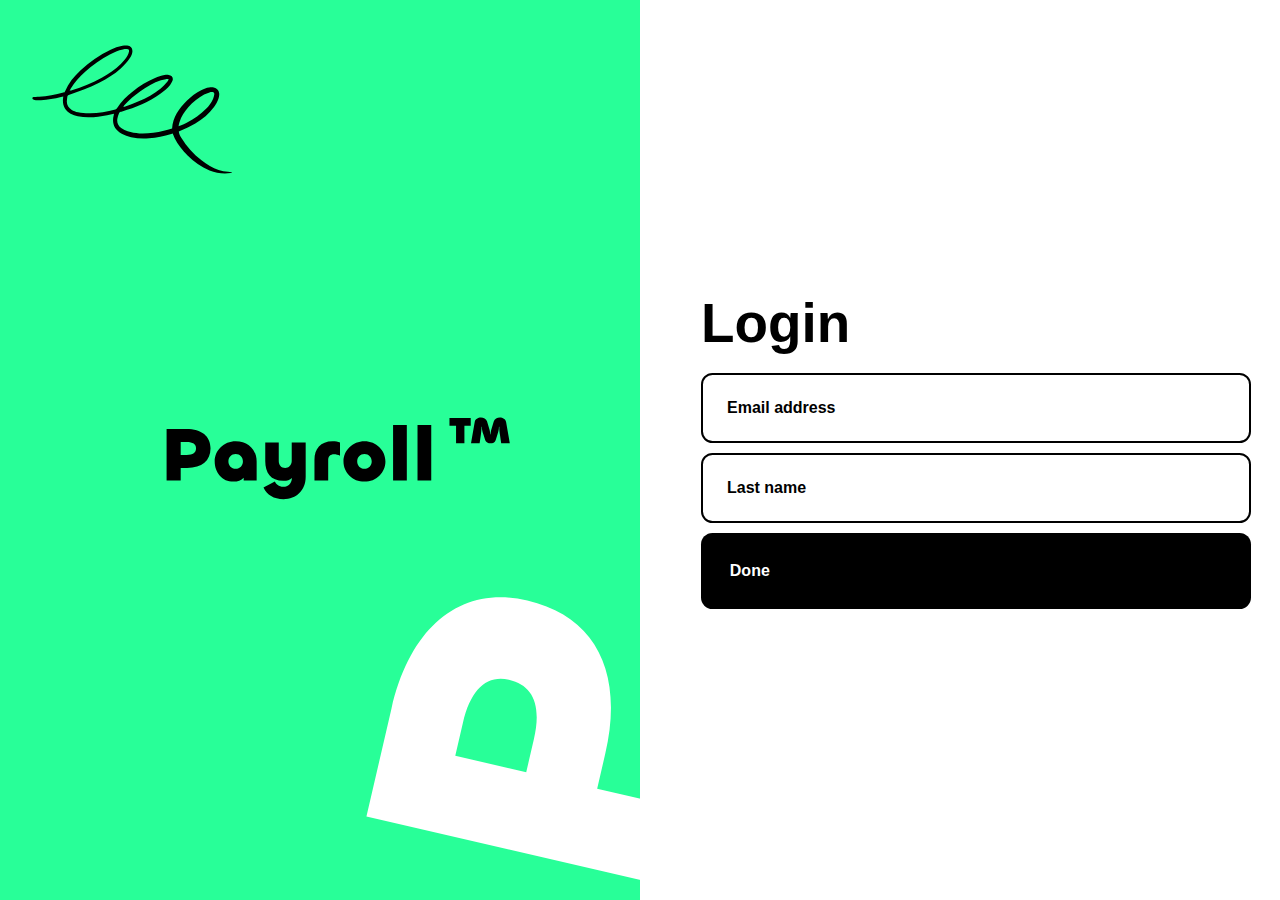
==== access.html @ ced51857 "init" ====
<!DOCTYPE html>
<html lang="en">
<head>
  <meta charset="UTF-8" />
  <meta name="viewport" content="width=device-width, initial-scale=1.0" />
  <link
    href="https://api.fontshare.com/v2/css?f[]=satoshi@700,400&f[]=chillax@600,700,400&f[]=clash-display@400,700,500,600&display=swap"
    rel="stylesheet" />
  <script src="https://code.jquery.com/jquery-3.7.0.js" integrity="sha256-JlqSTELeR4TLqP0OG9dxM7yDPqX1ox/HfgiSLBj8+kM="
    crossorigin="anonymous"></script>
  <link rel="stylesheet" href="assets/css/payroll.css">
  <title>Payroll</title>
  <style>
  </style>
</head>
<div class="wind_1">
  <img class="bs" src="assets/svg/brand_scribbble.svg" alt="">
  <img class="logo" src="assets/svg/payroll_logo.svg" alt="">
  <img class='p' src="assets/svg/p.svg" alt="">
</div>
<div class="wind_2">
  <div class="add">
    <form action="">
      <h1>Login</h1>
      <br>
      <div class="column">
        <input type="text" placeholder="Email address">
        <input type="text" placeholder="Last name">
      </div>
      <div class="btn">Done</div>
    </form>
  </div>
</div>
<body>
</body>
</html>
---- assets/css/payroll.css ----
:root {
    --black: #000000;
    --white: #ffffff;
    --grey: #808080;
    --primary: #28ff98;
    --secondary: #f1a2fe;
    --secondary-light: #f5c8fd;
}

* {
    margin: 0;
    padding: 0;
    box-sizing: border-box;
}

body {
    width: 100%;
    max-width: 100vw;
    overflow-x: hidden;
    height: 100vh;
    max-height: 100vh;
    display: flex;
}

.first {
    width: 25%;
    height: 100%;
    background-color: var(--primary);
    padding-top: 1rem;
    padding-bottom: 1rem;
    padding-left: 2rem;
    padding-right: 2rem;
    position: relative;
}

.second {
    width: 75%;
    height: 100%;
}

.top {
    height: 12%;
    width: 100%;
    background-color: var(--black);
}

.logo {
    font-family: "Chillax", sans-serif;
    font-weight: bolder;
    padding-left: 2rem;
    font-size: 45.69px;
}

.p {
    width: 300px;
    position: absolute;
    bottom: 3%;
    right: -6%;
}

.c {
    font-family: "Satoshi", sans-serif;
    width: 100%;
    margin-top: 20%;
}

.c_v_active {
    width: 100%;
    background-color: var(--secondary);
    height: 55px;
    border: 2px solid var(--black);
    font-size: 18px;
    display: flex;
    align-items: center;
    padding-left: 2rem;
    font-weight: bold;
    border-radius: 20px;
}

.c_v {
    width: 100%;
    height: 55px;
    font-size: 18px;
    display: flex;
    align-items: center;
    padding-left: 2rem;
    font-weight: bold;
    border-radius: 20px;
    cursor: pointer;
}

.v {
    position: absolute;
    bottom: 15%;
    margin: auto;
    width: 220px;
    left: 0;
    right: 0;
}

.button_1 {
    width: 90%;
    background-color: var(--black);
    height: 55px;
    font-size: 18px;
    display: flex;
    align-items: center;
    padding-left: 1rem;
    font-weight: bold;
    color: var(--white);
    border-radius: 20px;
    font-family: "Satoshi", sans-serif;
    justify-content: space-between;
    padding-right: 1rem;
    position: absolute;
    bottom: 3%;
    right: 0;
    cursor: pointer;
    left: 0;
    margin: auto;
}

.button_1 i {
    font-size: 1.8rem;
}

.circle {
    width: 60px;
    height: 60px;
    border-radius: 50%;
    background-color: var(--white);
    margin-right: 2rem;
}

.name {
    font-family: "Satoshi", sans-serif;
    color: var(--white);
    margin-right: 1rem;
}

.top {
    display: flex;
    align-items: center;
    justify-content: space-between;
}

.top_second {
    display: flex;
    align-items: center;
    justify-content: flex-end;
}

.navigator {
    width: 180px;
    height: 55px;
    flex-shrink: 0;
    border-radius: 68.537px;
    background: #FFF;
    display: flex;
    align-items: center;
    justify-content: space-between;
    padding-left: 10px;
    padding-right: 10px;
    margin-left: 15px;
    font-size: 2.5rem;
}

.navigator i {
    cursor: pointer;
}

.bottom {
    position: relative;
    height: 88%;
    font-family: "Satoshi", sans-serif;
}

.money_box {
    position: absolute;
    bottom: 3%;
    right: 3%;
    width: 500px;
    height: 200px;
    border-radius: 22px;
    border: 2px solid var(--black);
    background-color: var(--secondary-light);
    display: flex;
    align-items: center;
    justify-content: center;
    flex-direction: column;
}

.upscale {
    width: 60px;
    height: auto;
}

.fund {
    font-weight: bold;
    font-size: 36px;
}

.fund_1 {
    font-weight: bolder;
    font-size: 60px !important;
}

.split {
    display: flex;
    width: 90%;
    align-items: center;
    justify-content: space-between;
}

.split h2 {
    font-family: 'Clash Display', sans-serif;
    font-weight: 500;
}

.bottom {
    padding-left: 4rem;
    padding-top: 2rem;
    padding-right: 0.5rem;
}

.holder {
    width: 100%;
    height: 100%;
    overflow-y: scroll;
}

.holder::-webkit-scrollbar {
    background-color: transparent;
}

.holder::-webkit-scrollbar-thumb {
    border-radius: 30px;
    background-color: var(--black);
}

form h1 {
    font-family: 'Clash Display', sans-serif;
    font-weight: 600;
    font-size: 54.83px;
}

.add_employee {
    display: flex;
    justify-content: space-between;
}

.add_employee .add {
    width: 50%;
}

.data_point .add{
    width: 50%;
}

.column {
    display: flex;
    flex-direction: column;
}

input {
    padding: 1.5rem;
    flex-shrink: 0;
    border-radius: 11.423px;
    border: 2px solid #000;
    background: #FFF;
    margin-bottom: 10px;
    font-size: 16px;
    font-style: normal;
    font-weight: 700;
}

input::placeholder {
    font-family: "Satoshi", sans-serif;
    font-weight: bolder;
    color: var(--black);
    font-weight: 700;
}

.btn {
    width: 100%;
    padding: 1.8rem;
    flex-shrink: 0;
    border-radius: 11.423px;
    background: #000;
    color: var(--white);
    font-weight: 700;
    font-family: "Satoshi", sans-serif;
    cursor: pointer;
}

.log h1 {
    font-family: 'Clash Display', sans-serif;
    font-weight: 600;
    text-align: right;
    font-size: 54.83px;
}

.log_items {
    width: 300px;
}

.item {
    color: #808080;
    font-family: Ubuntu Mono;
    font-size: 18px;
    font-style: normal;
    font-weight: 700;
    line-height: normal;
    margin-bottom: 20px;
}

a {
    color: unset;
    text-decoration: none;
}

.row h1 {
    font-family: 'Clash Display', sans-serif;
    font-weight: 600;
    font-size: 54.83px;
    margin-left: 5%;
}
.row_2 h1 {
    font-family: 'Clash Display', sans-serif;
    font-weight: 600;
    font-size: 54.83px;
       margin-left: 5%;
}

.search {
    height: 60px;
    border-radius: 30px;
    width: 40%;
}

.row {
    display: flex;
    justify-content: space-between;
    align-items: center;
    margin-bottom: 1rem;
    width: 95%;
}
.row_2 {
    display: flex;
    justify-content: space-between;
    align-items: center;
    margin-bottom: 1rem;
    width: 95%;
}

.data_item_row {
    color: #000;
    font-family: Satoshi;
    font-size: 18px;
    font-style: normal;
    font-weight: 700;
    margin-bottom: 10px;
}

.data_item {
    position: relative;
    margin-left: 5%;
    margin-bottom: 2rem;
}

.data_item_row span:nth-child(1) {
    color: #039F54;
    margin-right: 1rem;
}
.data_item_row span:nth-child(2) {
   font-weight: normal;
}

.sm_button {
    width: 110px;
    height: 70px;
    flex-shrink: 0;
    margin-right: 20px;
    border-radius: 11.423px;
    background: var(--black);
    color: var(--white);
    font-family: Satoshi;
    font-size: 18px;
    display: flex;
    align-items: center;
    justify-content: center;
    font-style: normal;
    font-weight: 700;
    cursor:pointer;
}
.sm2_button {
    width: 140px;
    height: 70px;
    flex-shrink: 0;
    margin-right: 20px;
    border-radius: 11.423px;
    background: var(--black);
    color: var(--white);
    font-family: Satoshi;
    font-size: 18px;
    display: flex;
    align-items: center;
    justify-content: center;
    font-style: normal;
    font-weight: 700;
    cursor:pointer;
    margin-top: 1rem;
}

.bx-trash{
    cursor: pointer;
}

.data_item_row_bottom {
    display: flex;
    align-items: center;
}

.data_item_row_bottom i {
    font-size: 2.5rem;
}

.line {

    background-color: black;
    left: -5%;
    z-index: 5;
    width: 30px;
    height: 1px;
    position: absolute;
    top: 0;
    bottom: 0;
    margin: auto;
}

.payment h1{
    font-family: 'Clash Display', sans-serif;
    font-weight: 600;
    font-size: 54.83px;
    margin-bottom:1rem;
}

.payment p{
    font-size: 18px;
}
.p_2{
    margin-bottom:2rem;
}

.split_2{
    display:flex;
}

.p_2 img{
    margin-left:1rem;
}

.add{
    margin-left:5%;
}

.r1{
    margin-top:1rem;
    font-family: 'Clash Display', sans-serif;
    font-weight: 600;
    font-size: 54.83px;
    margin-bottom:1rem;
    margin-left:5%;
}

.wind_1{
    width:50%;
    position:relative;
    height: 100%;
    background-color: var(--primary) ;
    display: flex;
    align-items: center;
    justify-content: center;
}

.wind_2{
    width:50%;
    height: 100%;
    display:flex;
    align-items: center;
    justify-content: center;
}

.wind_1 .logo{
    width:60%;
    height:auto;
}

.wind_2 .add{
    max-width:600px;
    min-width:550px;

}
.p{
    position:absolute;
    bottom:2%;
    right:-4%;
}

.bs{
    position:absolute;
    left:5%;
    width:200px;
    top:5%;
}
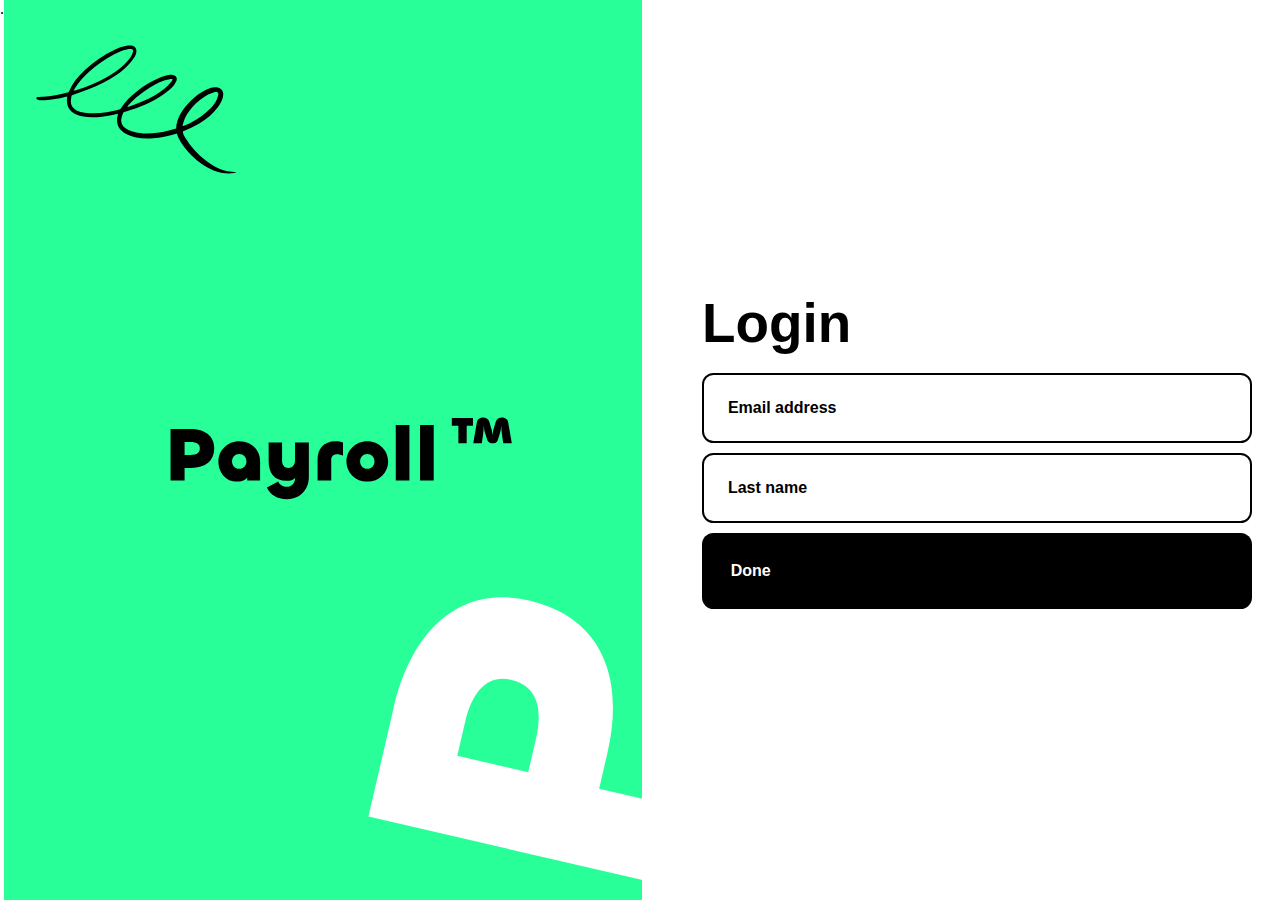
==== commit 501f49cc: ".md changes" ====
--- a/access.html
+++ b/access.html
@@ -9,6 +9,7 @@
   <script src="https://code.jquery.com/jquery-3.7.0.js" integrity="sha256-JlqSTELeR4TLqP0OG9dxM7yDPqX1ox/HfgiSLBj8+kM="
     crossorigin="anonymous"></script>
   <link rel="stylesheet" href="assets/css/payroll.css">
+  <link rel="shortcut icon" href="assets/">.
   <title>Payroll</title>
   <style>
   </style>
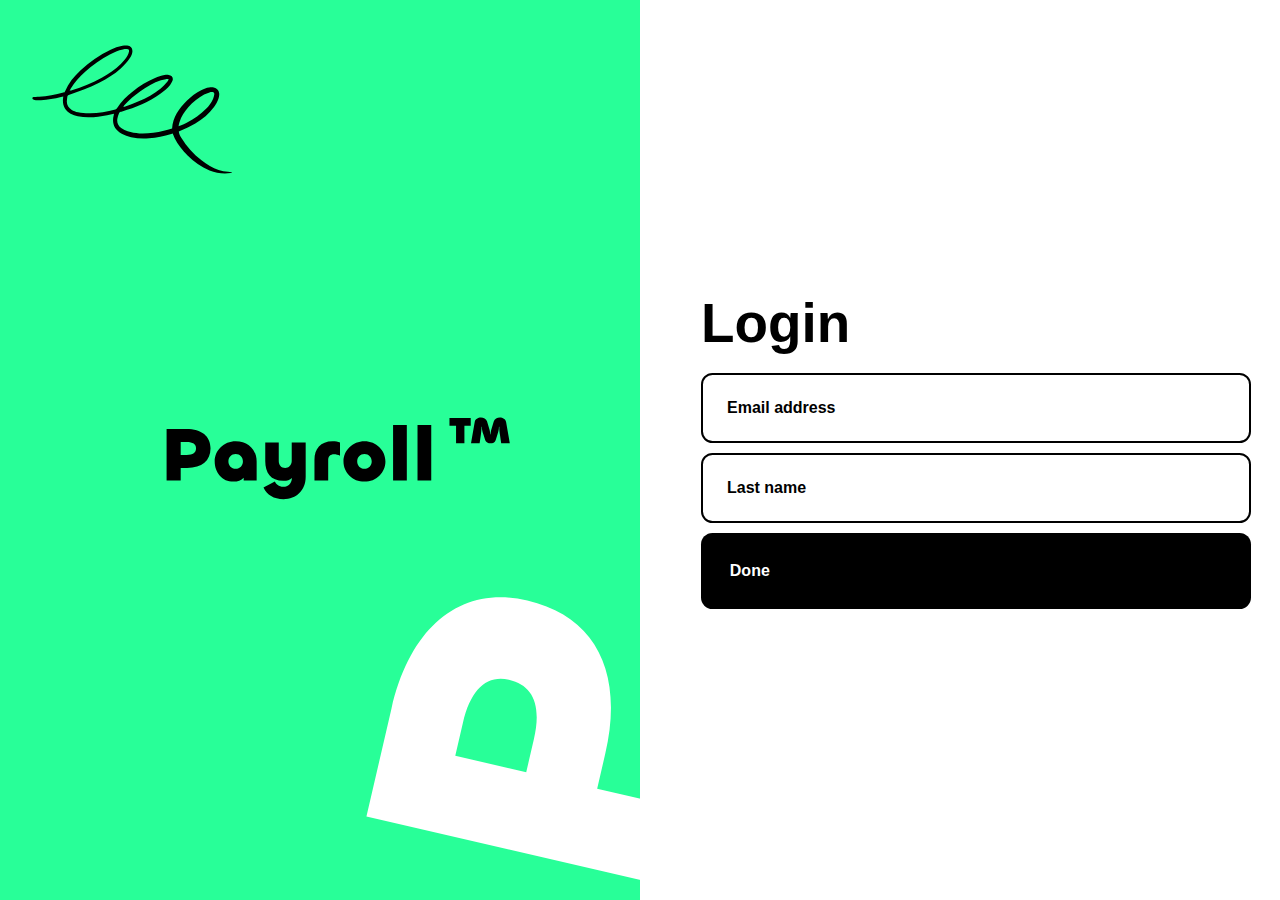
==== commit df689ed9: "changes" ====
--- a/access.html
+++ b/access.html
@@ -9,7 +9,7 @@
   <script src="https://code.jquery.com/jquery-3.7.0.js" integrity="sha256-JlqSTELeR4TLqP0OG9dxM7yDPqX1ox/HfgiSLBj8+kM="
     crossorigin="anonymous"></script>
   <link rel="stylesheet" href="assets/css/payroll.css">
-  <link rel="shortcut icon" href="assets/">.
+  <link rel="shortcut icon" href="assets/png/payroll_logo.png">
   <title>Payroll</title>
   <style>
   </style>
